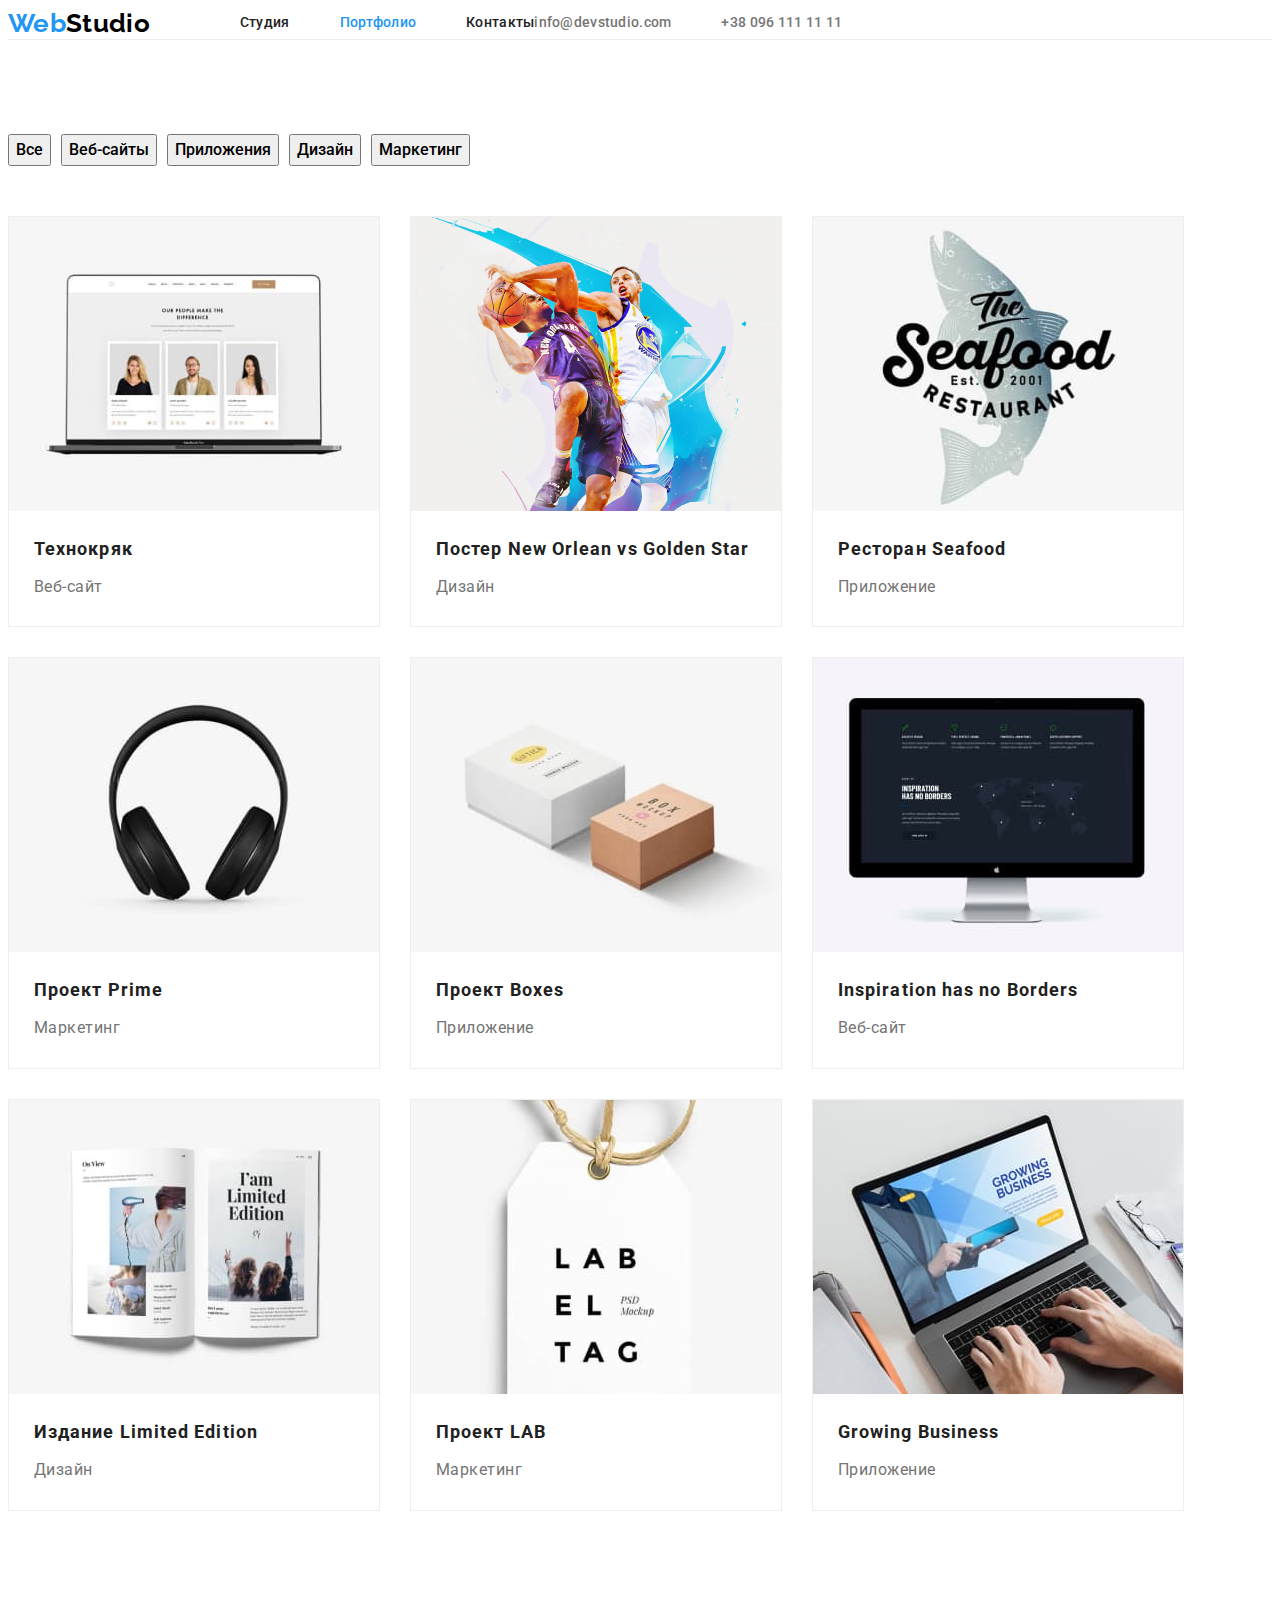
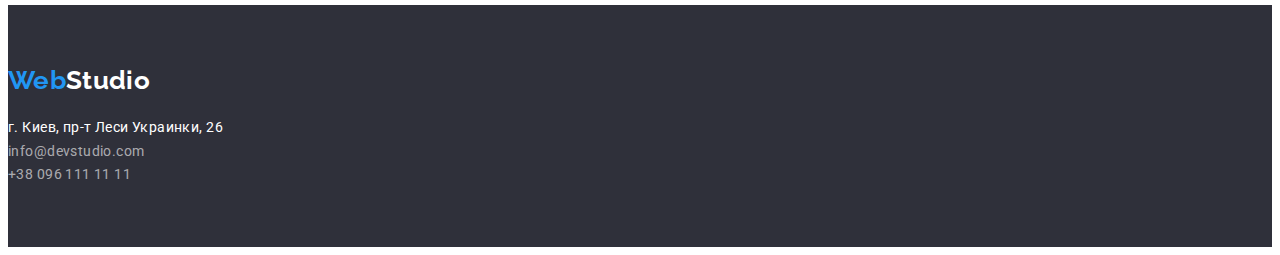
==== portfolio.html @ c9ea406a "final-ver-1.0" ====
<!DOCTYPE html>
<html lang="en">
<head>
    <meta charset="UTF-8">
    <meta http-equiv="X-UA-Compatible" content="IE=edge">
    <meta name="viewport" content="width=device-width, initial-scale=1.0">
    <title>Portfolio</title>
    <link rel="stylesheet" href="./css/style.css" />
    <link rel="preconnect" href="https://fonts.googleapis.com">
    <link rel="preconnect" href="https://fonts.gstatic.com" crossorigin>
    <link
        href="https://fonts.googleapis.com/css2?family=Montserrat:wght@400;700&family=Raleway:wght@700&family=Roboto:wght@400;500;700;900&display=swap"
        rel="stylesheet">
</head>
<body>
    
    <header id="studia" class="header">
        <div class="conteiner header-conteiner">
            <a class="logo link" lang="en" href="./index.html"><span class="logo-web">Web</span><span class="logo-studio">Studio</span></a>
            <!-- main navigation -->
            <nav class="header-nav">
                <ul class="list header-list">
                    <li class="header-item">
                        <a class="link nav-link" href="./index.html">Студия</a>
                    </li>
                    <li class="header-item">
                        <a class="link nav-link current" href="./portfolio.html">Портфолио</a>
                    </li>
                    <li class="header-item">
                        <a class="link nav-link" href="#">Контакты</a>
                    </li>
                </ul>
                <ul class="list header-list">
                    <li class="header-item header-items">
                        <a class="link header-link" href="mailto:info@devstudio.com">info@devstudio.com</a>
                    </li>
                    <li class="header-item header-items">
                        <a class="link header-link" href="tel:+380961111111">+38 096 111 11 11</a>
                    </li>
                </ul>
        
                
            </nav>
        </div>
    </header>
    <main>
        <section class="portfolio">
            <div class="conteiner ">
                <ul class="portfolio-spisok list">
                    <li class="portfolio-item"><button type="button" class="portfolio-btn">Все</button></li>
                    <li class="portfolio-item"><button type="button" class="portfolio-btn">Веб-сайты</button></li>
                    <li class="portfolio-item"><button type="button" class="portfolio-btn">Приложения</button></li>
                    <li class="portfolio-item"><button type="button" class="portfolio-btn">Дизайн</button></li>
                    <li class="portfolio-item"><button type="button" class="portfolio-btn">Маркетинг</button></li>
                </ul>
                <ul class="portfolio-list list">
                    <li class="portfolio-list-item">
                        <img src="./images/portfolio/notebook.jpg" alt="Технокряк">
                        <h2 class="portfolio-title">Технокряк</h2>
                        <p class="portfolio-subtitle">Веб-сайт</p>
                    </li>
                    <li class="portfolio-list-item">
                        <img class="portfolio-img" src="./images/portfolio/sport-poster.jpg" alt="Постер New Orlean vs Golden Star">
                        <h2 class="portfolio-title">Постер New Orlean vs Golden Star</h2>
                        <p class="portfolio-subtitle">Дизайн</p>
                    </li>
                    <li class="portfolio-list-item">
                        <img class="portfolio-img" src="./images/portfolio/restoran.jpg" alt="Ресторан Seafood">
                        <h2 class="portfolio-title">Ресторан Seafood</h2>
                        <p class="portfolio-subtitle">Приложение</p>
                    </li>
                    <li class="portfolio-list-item">
                        <img class="portfolio-img" src="./images/portfolio/headphones.jpg" alt="Проект Prime">
                        <h2 class="portfolio-title">Проект Prime</h2>
                        <p class="portfolio-subtitle">Маркетинг</p>
                    </li>
                    <li class="portfolio-list-item">
                        <img src="./images/portfolio/boxes.jpg" alt="Проект Boxes">
                        <h2 class="portfolio-title">Проект Boxes</h2>
                        <p class="portfolio-subtitle">Приложение</p>
                    </li>
                    <li class="portfolio-list-item">
                        <img class="portfolio-img" src="./images/portfolio/tablet.jpg" alt="Inspiration has no Borders">
                        <h2 class="portfolio-title">Inspiration has no Borders</h2>
                        <p class="portfolio-subtitle">Веб-сайт</p>
                    </li>
                    <li class="portfolio-list-item">
                        <img class="portfolio-img" src="./images/portfolio/magazin.jpg" alt="Издание Limited Edition">
                        <h2 class="portfolio-title">Издание Limited Edition</h2>
                        <p class="portfolio-subtitle">Дизайн</p>
                    </li>
                    <li class="portfolio-list-item">
                        <img class="portfolio-img" src="./images/portfolio/lab.jpg" alt="Проект LAB">
                        <h2 class="portfolio-title">Проект LAB</h2>
                        <p class="portfolio-subtitle">Маркетинг</p>
                    </li>
                    <li class="portfolio-list-item">
                        <img class="portfolio-img" src="./images/portfolio/business.jpg" alt="Growing Business">
                        <h2 class="portfolio-title">Growing Business</h2>
                        <p class="portfolio-subtitle">Приложение</p>
                    </li>
                </ul>
            </div>            
        </section>
    </main>
    <footer id="contacts" class="footer">
        <div class="conteiner footer-conteiner">
            <a class="logo link" lang="en" href="./"><span class="logo-web-footer">Web</span><span
                    class="logo-studio-footer">Studio</span></a>
            <address class="address">
                <ul class="list address-list">
                    <li class="address-item">
                        <a class="link address-link-map" href="https://goo.gl/maps/69T2WxbpRg42zmdZ9" target="_blank"
                            rel="noopener noreferrer">
                            г. Киев, пр-т Леси Украинки, 26</a><br>
                    </li>
                    <li>
                        <a class="link address-link" href="mailto:info@devstudio.com">info@devstudio.com</a><br>
                    </li>
                    <li>
                        <a class="link address-link" href="tel:+380961111111">+38 096 111 11 11</a><br>
                    </li>
                </ul>
        </div>
        </address>



    </footer>

</body>
</html>
---- css/style.css ----
:root {
  --background-color: #2f303a;
  --text-color: #757575;
}

p,
h1,
h2,
h3,
h4,
h5,
h6 {
  margin: 0;
}

ul {
  margin: 0;
  padding: 0;
}

button {
  cursor: pointer;
}

img {
  display: block;
}

.visually-hidden {
  position: absolute;
  white-space: nowrap;
  width: 1px;
  height: 1px;
  overflow: hidden;
  border: 0;
  padding: 0;
  clip: rect(0 0 0 0);
  clip-path: inset(50%);
  margin: -1px;
}

.container {
  width: 1200px;
  margin: 0 auto;
  outline: 2px solid red;
}

body {
  font-family: 'Roboto', sans-serif;
  font-size: medium;
  font-weight: normal;
  letter-spacing: 0.02em;
  color: black;
}

.list {
  list-style: none;
}

.link {
  text-decoration: none;
}

/* -----------------------header-------------------- */

.header-conteiner {
  display: flex;
  align-items: center;
  border-bottom: 1px solid #ececec;
}
.header-nav {
  display: flex;
  align-items: center;
}

.header-list {
  display: flex;
  align-items: center;
}

.header-item:not(:last-child) {
  margin-right: 50px;
}
.header-contact {
  padding-bottom: 32px;
  padding-top: 32px;
  margin-left: 330px;
  /* margin-left: auto; эта штука по непонятным мне причинам не работает */
}

.logo {
  font-family: 'Raleway', sans-serif;
  font-style: normal;
  font-weight: bold;
  font-size: 26px;
  line-height: 1.19;
  margin-right: 90px;
}

.logo-web {
  color: #2196f3;
}

.logo-studio {
  color: black;
}

.header-nav {
  font-weight: 500;
  font-size: 14px;
  line-height: 1.14;
  letter-spacing: 0.02em;
}

.nav-link {
  color: #212121;
}

.header-link {
  color: #757575;
}

/* -------------------------hero--------------------------------------- */
.hero {
  background-color: var(--background-color);
  padding-top: 200px;
  padding-bottom: 200px;
}

.hero-conteiner {
  display: flex;
  flex-direction: column;
  align-items: center;
}

.hero-article {
  font-weight: 900;
  font-size: 44px;
  line-height: 1.36;
  color: white;
  max-width: 700px;
  max-height: 120px;
  text-align: center;
}

.hero-button {
  background-color: #2196f3;
  font-weight: bold;
  font-size: 16px;
  line-height: 1.875;
  color: white;
  width: 200px;
  height: 50px;
  border: none;
}
/* -----------------about--------------- */
.about {
  padding-top: 94px;
  padding-bottom: 94px;
}

.about-list {
  display: flex;
  justify-content: center;
}

.about-item:not(:last-child) {
  margin-left: 30px;
}

.about-subarticle {
  margin-bottom: 10px;
}

.about-text {
  box-sizing: border-box;
}

.about-article {
  font-size: 14px;
  line-height: 1.14;
  letter-spacing: 0.03em;
  color: #212121;
}

.about-text {
  font-size: 14px;
  line-height: 1.71;
  letter-spacing: 0.03em;
  color: var(--text-color);
}

.wwd-article {
  font-size: 36px;
  line-height: 1.16;
  text-align: center;
  letter-spacing: 0.03em;
  color: #212121;
}
/* -------------------------wwd---------------------------- */

.wwd-article {
  margin-bottom: 50px;
}

.wwd-list {
  display: flex;
  padding-bottom: 94px;
  justify-content: center;
}

.wwd-item:not(:last-child) {
  margin-right: 30px;
}
/* ---------------------------team-------------------------------- */

.team {
  background-color: #f5f4fa;
  padding-top: 94px;
  padding-bottom: 94px;
}

.team-article {
  display: flex;
  justify-content: center;
}

.team-list {
  display: flex;
  justify-content: center;
}

.team-item:not(:first-child) {
  margin-left: 30px;
}

.team-item {
  background-color: #fff;
}

.team-subarticle {
  margin-top: 30px;
  margin-bottom: 10px;
}

.team-text {
  margin-bottom: 30px;
}

.team-subarticle {
  font-weight: 500;
  font-size: 16px;
  line-height: 1.18;
  text-align: center;
  letter-spacing: 0.03em;

  color: #212121;
}

.team-text {
  font-size: 16px;
  line-height: 1.18;
  text-align: center;
  letter-spacing: 0.03em;
  color: var(--text-color);
}

/* -----------------footer--------------------- */
.footer-conteiner {
  padding-top: 60px;
  padding-bottom: 60px;
}

.address-list {
  margin-top: 20px;
}

.logo-web-footer {
  color: #2196f3;
}

.logo-studio-footer {
  color: #ffffff;
}

.footer {
  background-color: var(--background-color);
}

.address-link {
  font-style: normal;
  font-weight: normal;
  font-size: 14px;
  line-height: 1.71;
  letter-spacing: 0.03em;
  color: rgba(255, 255, 255, 0.6);
}

.address-link-map {
  font-style: normal;
  font-weight: normal;
  font-size: 14px;
  line-height: 1.71;
  letter-spacing: 0.03em;
  color: #ffffff;
}

/* --------------------------------portfolio----------------------------------- */

.portfolio-spisok {
  display: flex;
  align-items: center;
  padding-top: 94px;
  padding-bottom: 50px;
}

.portfolio-item:not(:last-child) {
  margin-right: 10px;
}

.portfolio-list {
  display: flex;
  flex-wrap: wrap;
  align-items: center;
  padding-bottom: 94px;
  margin-right: -30px;
  margin-bottom: -30px;
}

.portfolio-list-item {
  width: calc(100 / 3 -30px);
  margin-right: 30px;
  margin-bottom: 30px;
  border: 1px solid #eee;
}

.portfolio-btn {
  cursor: pointer;
  font-family: Roboto;
  font-style: normal;
  font-weight: 500;
  font-size: 16px;
  line-height: 1.62;
}

.active,
.portfolio-btn:hover,
.portfolio-btn:focus {
  background-color: #2196f3;
  color: #fff;
}

.current,
.nav-link:hover,
.nav-link:focus {
  color: #2196f3;
}

.header-link:focus,
.header-link:hover {
  color: #2196f3;
}

.portfolio-title {
  font-size: 18px;
  line-height: 2;
  letter-spacing: 0.06em;
  color: #212121;
  margin-left: 25px;
  margin-top: 20px;
}

.portfolio-subtitle {
  font-size: 16px;
  line-height: 1.85;
  letter-spacing: 0.03em;
  color: var(--text-color);
  margin-left: 25px;
  margin-bottom: 25px;
  margin-top: 5px;
}
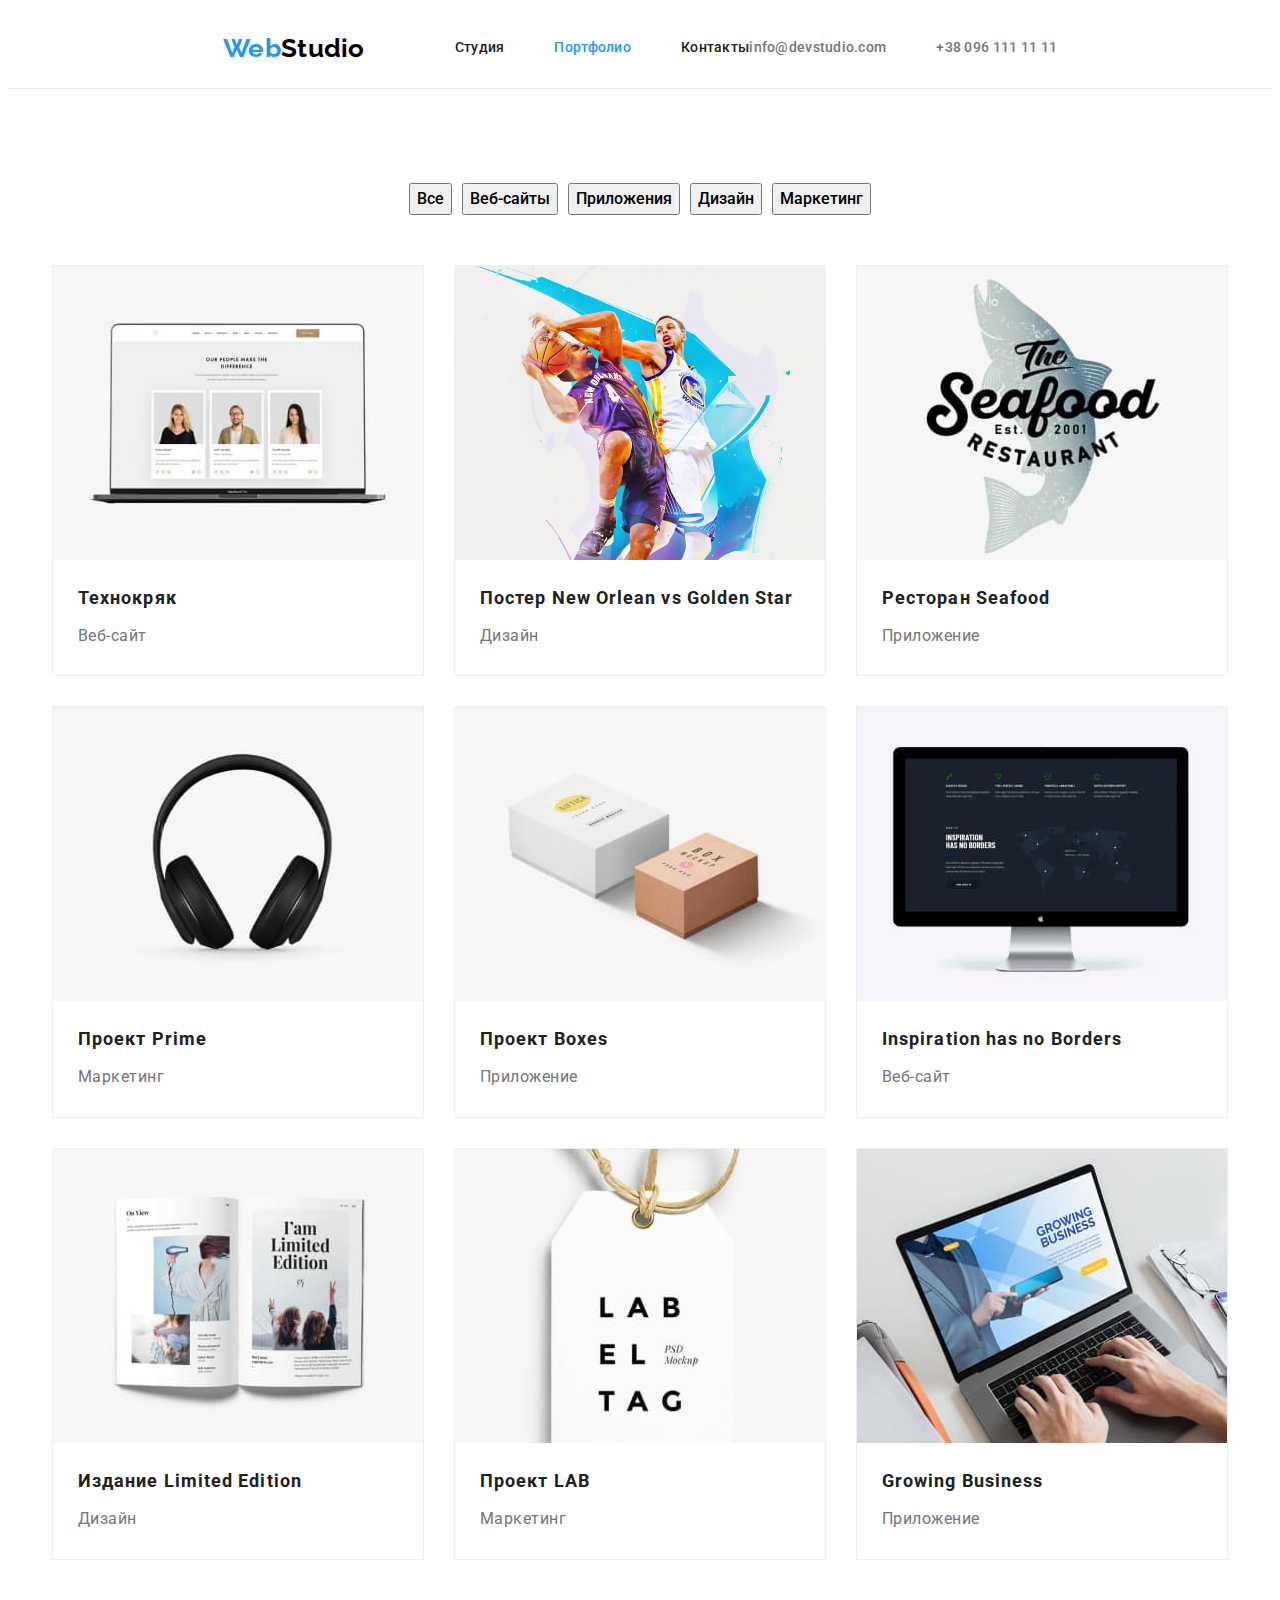
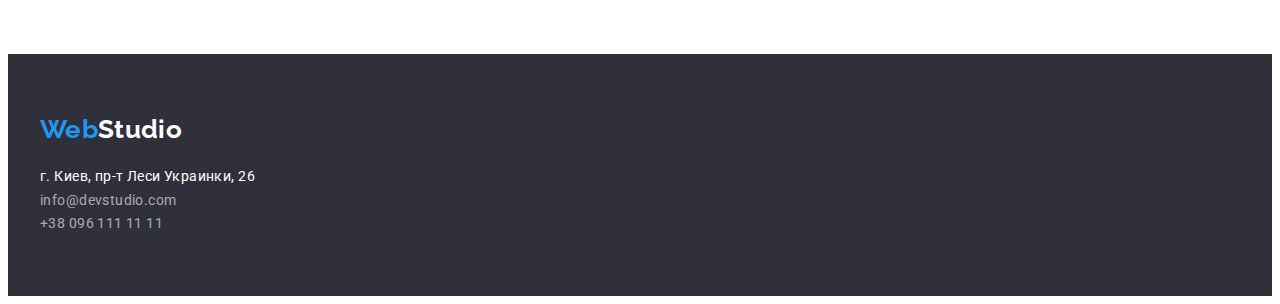
==== commit 930b2167: "reworked" ====
--- a/portfolio.html
+++ b/portfolio.html
@@ -14,7 +14,7 @@
 </head>
 <body>
     
-    <header id="studia" class="header">
+    <header id="studia" class="header cont">
         <div class="conteiner header-conteiner">
             <a class="logo link" lang="en" href="./index.html"><span class="logo-web">Web</span><span class="logo-studio">Studio</span></a>
             <!-- main navigation -->
@@ -31,7 +31,7 @@
                     </li>
                 </ul>
                 <ul class="list header-list">
-                    <li class="header-item header-items">
+                    <li class="header-item header-items header-contact">
                         <a class="link header-link" href="mailto:info@devstudio.com">info@devstudio.com</a>
                     </li>
                     <li class="header-item header-items">
@@ -44,8 +44,8 @@
         </div>
     </header>
     <main>
-        <section class="portfolio">
-            <div class="conteiner ">
+        <section class="portfolio cont">
+            <div class="conteiner portfolio-conteiner">
                 <ul class="portfolio-spisok list">
                     <li class="portfolio-item"><button type="button" class="portfolio-btn">Все</button></li>
                     <li class="portfolio-item"><button type="button" class="portfolio-btn">Веб-сайты</button></li>
@@ -103,8 +103,8 @@
             </div>            
         </section>
     </main>
-    <footer id="contacts" class="footer">
-        <div class="conteiner footer-conteiner">
+    <footer id="contacts" class="footer cont">
+        <div class="container footer-conteiner">
             <a class="logo link" lang="en" href="./"><span class="logo-web-footer">Web</span><span
                     class="logo-studio-footer">Studio</span></a>
             <address class="address">
--- a/css/style.css
+++ b/css/style.css
@@ -42,7 +42,7 @@
 .container {
   width: 1200px;
   margin: 0 auto;
-  outline: 2px solid red;
+  padding: 0 15px;
 }
 
 body {
@@ -62,11 +62,13 @@
 }
 
 /* -----------------------header-------------------- */
-
+.header {
+  border-bottom: 1px solid #ececec;
+}
 .header-conteiner {
   display: flex;
   align-items: center;
-  border-bottom: 1px solid #ececec;
+  justify-content: center;
 }
 .header-nav {
   display: flex;
@@ -84,8 +86,8 @@
 .header-contact {
   padding-bottom: 32px;
   padding-top: 32px;
-  margin-left: 330px;
-  /* margin-left: auto; эта штука по непонятным мне причинам не работает */
+  margin-left: auto;
+  /* эта штука по непонятным мне причинам не работает */
 }
 
 .logo {
@@ -188,6 +190,7 @@
   line-height: 1.71;
   letter-spacing: 0.03em;
   color: var(--text-color);
+  max-width: 270px;
 }
 
 .wwd-article {
@@ -223,6 +226,7 @@
 .team-article {
   display: flex;
   justify-content: center;
+  margin-bottom: 50px;
 }
 
 .team-list {
@@ -309,9 +313,9 @@
 
 .portfolio-spisok {
   display: flex;
-  align-items: center;
   padding-top: 94px;
   padding-bottom: 50px;
+  justify-content: center;
 }
 
 .portfolio-item:not(:last-child) {
@@ -321,6 +325,7 @@
 .portfolio-list {
   display: flex;
   flex-wrap: wrap;
+  justify-content: center;
   align-items: center;
   padding-bottom: 94px;
   margin-right: -30px;
@@ -328,7 +333,7 @@
 }
 
 .portfolio-list-item {
-  width: calc(100 / 3 -30px);
+  flex-basis: calc(100 / 3 -30px);
   margin-right: 30px;
   margin-bottom: 30px;
   border: 1px solid #eee;
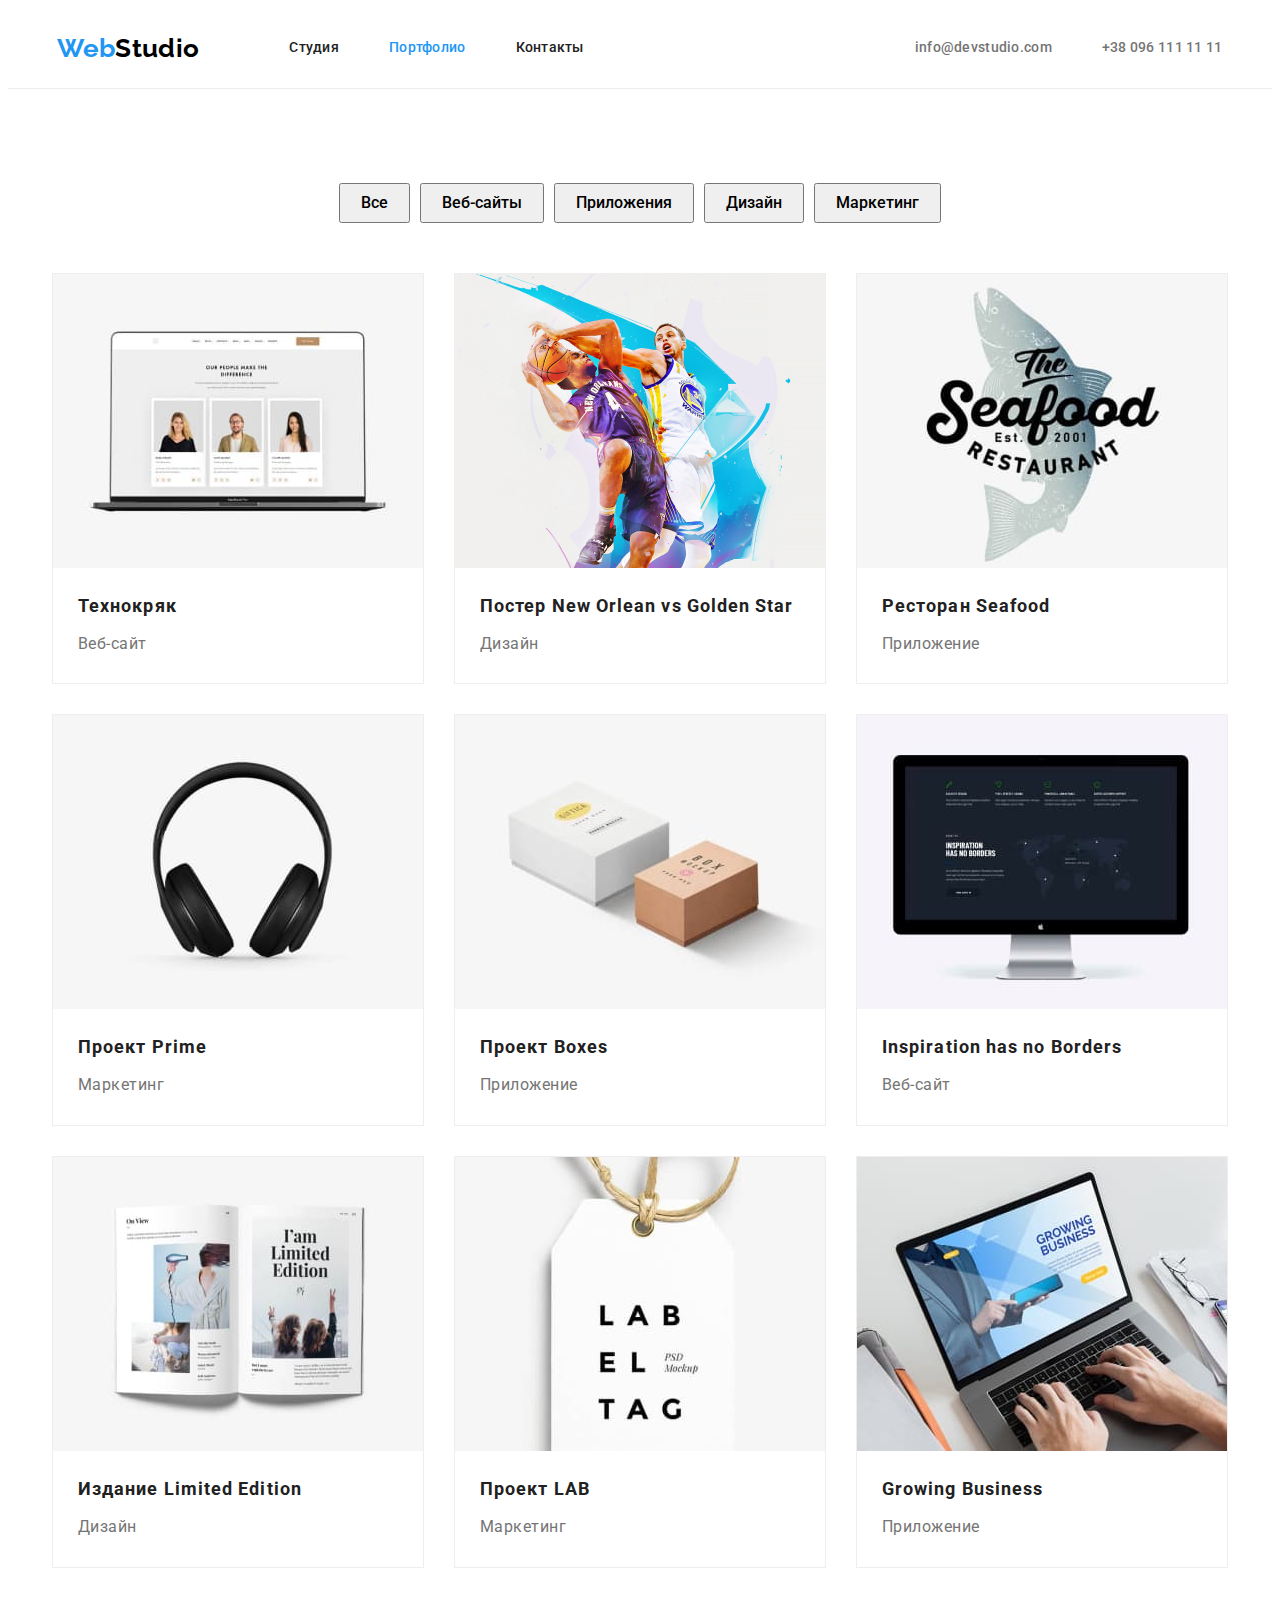
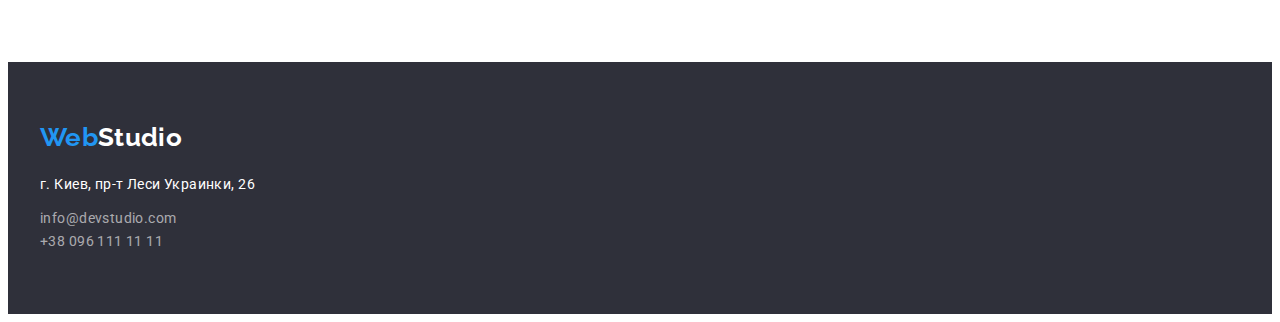
==== commit e3090a04: "reworked 2.0" ====
--- a/portfolio.html
+++ b/portfolio.html
@@ -1,132 +1,137 @@
-<!DOCTYPE html>
-<html lang="en">
-<head>
-    <meta charset="UTF-8">
-    <meta http-equiv="X-UA-Compatible" content="IE=edge">
-    <meta name="viewport" content="width=device-width, initial-scale=1.0">
-    <title>Portfolio</title>
-    <link rel="stylesheet" href="./css/style.css" />
-    <link rel="preconnect" href="https://fonts.googleapis.com">
-    <link rel="preconnect" href="https://fonts.gstatic.com" crossorigin>
-    <link
-        href="https://fonts.googleapis.com/css2?family=Montserrat:wght@400;700&family=Raleway:wght@700&family=Roboto:wght@400;500;700;900&display=swap"
-        rel="stylesheet">
-</head>
-<body>
-    
-    <header id="studia" class="header cont">
-        <div class="conteiner header-conteiner">
-            <a class="logo link" lang="en" href="./index.html"><span class="logo-web">Web</span><span class="logo-studio">Studio</span></a>
-            <!-- main navigation -->
-            <nav class="header-nav">
-                <ul class="list header-list">
-                    <li class="header-item">
-                        <a class="link nav-link" href="./index.html">Студия</a>
-                    </li>
-                    <li class="header-item">
-                        <a class="link nav-link current" href="./portfolio.html">Портфолио</a>
-                    </li>
-                    <li class="header-item">
-                        <a class="link nav-link" href="#">Контакты</a>
-                    </li>
-                </ul>
-                <ul class="list header-list">
-                    <li class="header-item header-items header-contact">
-                        <a class="link header-link" href="mailto:info@devstudio.com">info@devstudio.com</a>
-                    </li>
-                    <li class="header-item header-items">
-                        <a class="link header-link" href="tel:+380961111111">+38 096 111 11 11</a>
-                    </li>
-                </ul>
-        
-                
-            </nav>
-        </div>
-    </header>
-    <main>
-        <section class="portfolio cont">
-            <div class="conteiner portfolio-conteiner">
-                <ul class="portfolio-spisok list">
-                    <li class="portfolio-item"><button type="button" class="portfolio-btn">Все</button></li>
-                    <li class="portfolio-item"><button type="button" class="portfolio-btn">Веб-сайты</button></li>
-                    <li class="portfolio-item"><button type="button" class="portfolio-btn">Приложения</button></li>
-                    <li class="portfolio-item"><button type="button" class="portfolio-btn">Дизайн</button></li>
-                    <li class="portfolio-item"><button type="button" class="portfolio-btn">Маркетинг</button></li>
-                </ul>
-                <ul class="portfolio-list list">
-                    <li class="portfolio-list-item">
-                        <img src="./images/portfolio/notebook.jpg" alt="Технокряк">
-                        <h2 class="portfolio-title">Технокряк</h2>
-                        <p class="portfolio-subtitle">Веб-сайт</p>
-                    </li>
-                    <li class="portfolio-list-item">
-                        <img class="portfolio-img" src="./images/portfolio/sport-poster.jpg" alt="Постер New Orlean vs Golden Star">
-                        <h2 class="portfolio-title">Постер New Orlean vs Golden Star</h2>
-                        <p class="portfolio-subtitle">Дизайн</p>
-                    </li>
-                    <li class="portfolio-list-item">
-                        <img class="portfolio-img" src="./images/portfolio/restoran.jpg" alt="Ресторан Seafood">
-                        <h2 class="portfolio-title">Ресторан Seafood</h2>
-                        <p class="portfolio-subtitle">Приложение</p>
-                    </li>
-                    <li class="portfolio-list-item">
-                        <img class="portfolio-img" src="./images/portfolio/headphones.jpg" alt="Проект Prime">
-                        <h2 class="portfolio-title">Проект Prime</h2>
-                        <p class="portfolio-subtitle">Маркетинг</p>
-                    </li>
-                    <li class="portfolio-list-item">
-                        <img src="./images/portfolio/boxes.jpg" alt="Проект Boxes">
-                        <h2 class="portfolio-title">Проект Boxes</h2>
-                        <p class="portfolio-subtitle">Приложение</p>
-                    </li>
-                    <li class="portfolio-list-item">
-                        <img class="portfolio-img" src="./images/portfolio/tablet.jpg" alt="Inspiration has no Borders">
-                        <h2 class="portfolio-title">Inspiration has no Borders</h2>
-                        <p class="portfolio-subtitle">Веб-сайт</p>
-                    </li>
-                    <li class="portfolio-list-item">
-                        <img class="portfolio-img" src="./images/portfolio/magazin.jpg" alt="Издание Limited Edition">
-                        <h2 class="portfolio-title">Издание Limited Edition</h2>
-                        <p class="portfolio-subtitle">Дизайн</p>
-                    </li>
-                    <li class="portfolio-list-item">
-                        <img class="portfolio-img" src="./images/portfolio/lab.jpg" alt="Проект LAB">
-                        <h2 class="portfolio-title">Проект LAB</h2>
-                        <p class="portfolio-subtitle">Маркетинг</p>
-                    </li>
-                    <li class="portfolio-list-item">
-                        <img class="portfolio-img" src="./images/portfolio/business.jpg" alt="Growing Business">
-                        <h2 class="portfolio-title">Growing Business</h2>
-                        <p class="portfolio-subtitle">Приложение</p>
-                    </li>
-                </ul>
-            </div>            
-        </section>
-    </main>
-    <footer id="contacts" class="footer cont">
-        <div class="container footer-conteiner">
-            <a class="logo link" lang="en" href="./"><span class="logo-web-footer">Web</span><span
-                    class="logo-studio-footer">Studio</span></a>
-            <address class="address">
-                <ul class="list address-list">
-                    <li class="address-item">
-                        <a class="link address-link-map" href="https://goo.gl/maps/69T2WxbpRg42zmdZ9" target="_blank"
-                            rel="noopener noreferrer">
-                            г. Киев, пр-т Леси Украинки, 26</a><br>
-                    </li>
-                    <li>
-                        <a class="link address-link" href="mailto:info@devstudio.com">info@devstudio.com</a><br>
-                    </li>
-                    <li>
-                        <a class="link address-link" href="tel:+380961111111">+38 096 111 11 11</a><br>
-                    </li>
-                </ul>
-        </div>
-        </address>
-
-
-
-    </footer>
-
-</body>
+<!DOCTYPE html>
+<html lang="en">
+
+<head>
+    <meta charset="UTF-8">
+    <meta http-equiv="X-UA-Compatible" content="IE=edge">
+    <meta name="viewport" content="width=device-width, initial-scale=1.0">
+    <title>Portfolio</title>
+    <link rel="stylesheet" href="./css/style.css" />
+    <link rel="preconnect" href="https://fonts.googleapis.com">
+    <link rel="preconnect" href="https://fonts.gstatic.com" crossorigin>
+    <link
+        href="https://fonts.googleapis.com/css2?family=Montserrat:wght@400;700&family=Raleway:wght@700&family=Roboto:wght@400;500;700;900&display=swap"
+        rel="stylesheet">
+</head>
+
+<body>
+
+    <header id="studia" class="header cont">
+        <div class="container header-conteiner">
+            <a class="logo link" lang="en" href="./index.html"><span class="logo-web">Web</span><span
+                    class="logo-studio">Studio</span></a>
+            <!-- main navigation -->
+            <nav class="header-nav">
+                <ul class="list header-list">
+                    <li class="header-item">
+                        <a class="link nav-link" href="./index.html">Студия</a>
+                    </li>
+                    <li class="header-item">
+                        <a class="link nav-link current" href="./portfolio.html">Портфолио</a>
+                    </li>
+                    <li class="header-item">
+                        <a class="link nav-link" href="#">Контакты</a>
+                    </li>
+                </ul>
+                <ul class="list header-list">
+                    <li class="header-item header-items header-contact">
+                        <a class="link header-link" href="mailto:info@devstudio.com">info@devstudio.com</a>
+                    </li>
+                    <li class="header-item header-items">
+                        <a class="link header-link" href="tel:+380961111111">+38 096 111 11 11</a>
+                    </li>
+                </ul>
+
+
+            </nav>
+        </div>
+    </header>
+    <main>
+        <section class="portfolio cont">
+            <div class="container portfolio-conteiner">
+                <ul class="portfolio-spisok list">
+                    <li class="portfolio-item"><button type="button" class="portfolio-btn">Все</button></li>
+                    <li class="portfolio-item"><button type="button" class="portfolio-btn">Веб-сайты</button></li>
+                    <li class="portfolio-item"><button type="button" class="portfolio-btn">Приложения</button></li>
+                    <li class="portfolio-item"><button type="button" class="portfolio-btn">Дизайн</button></li>
+                    <li class="portfolio-item"><button type="button" class="portfolio-btn">Маркетинг</button></li>
+                </ul>
+                <ul class="portfolio-list list">
+                    <li class="portfolio-list-item">
+                        <img src="./images/portfolio/notebook.jpg" alt="Технокряк">
+                        <h2 class="portfolio-title">Технокряк</h2>
+                        <p class="portfolio-subtitle">Веб-сайт</p>
+                    </li>
+                    <li class="portfolio-list-item">
+                        <img class="portfolio-img" src="./images/portfolio/sport-poster.jpg"
+                            alt="Постер New Orlean vs Golden Star">
+                        <h2 class="portfolio-title">Постер New Orlean vs Golden Star</h2>
+                        <p class="portfolio-subtitle">Дизайн</p>
+                    </li>
+                    <li class="portfolio-list-item">
+                        <img class="portfolio-img" src="./images/portfolio/restoran.jpg" alt="Ресторан Seafood">
+                        <h2 class="portfolio-title">Ресторан Seafood</h2>
+                        <p class="portfolio-subtitle">Приложение</p>
+                    </li>
+                    <li class="portfolio-list-item">
+                        <img class="portfolio-img" src="./images/portfolio/headphones.jpg" alt="Проект Prime">
+                        <h2 class="portfolio-title">Проект Prime</h2>
+                        <p class="portfolio-subtitle">Маркетинг</p>
+                    </li>
+                    <li class="portfolio-list-item">
+                        <img src="./images/portfolio/boxes.jpg" alt="Проект Boxes">
+                        <h2 class="portfolio-title">Проект Boxes</h2>
+                        <p class="portfolio-subtitle">Приложение</p>
+                    </li>
+                    <li class="portfolio-list-item">
+                        <img class="portfolio-img" src="./images/portfolio/tablet.jpg" alt="Inspiration has no Borders">
+                        <h2 class="portfolio-title">Inspiration has no Borders</h2>
+                        <p class="portfolio-subtitle">Веб-сайт</p>
+                    </li>
+                    <li class="portfolio-list-item">
+                        <img class="portfolio-img" src="./images/portfolio/magazin.jpg" alt="Издание Limited Edition">
+                        <h2 class="portfolio-title">Издание Limited Edition</h2>
+                        <p class="portfolio-subtitle">Дизайн</p>
+                    </li>
+                    <li class="portfolio-list-item">
+                        <img class="portfolio-img" src="./images/portfolio/lab.jpg" alt="Проект LAB">
+                        <h2 class="portfolio-title">Проект LAB</h2>
+                        <p class="portfolio-subtitle">Маркетинг</p>
+                    </li>
+                    <li class="portfolio-list-item">
+                        <img class="portfolio-img" src="./images/portfolio/business.jpg" alt="Growing Business">
+                        <h2 class="portfolio-title">Growing Business</h2>
+                        <p class="portfolio-subtitle">Приложение</p>
+                    </li>
+                </ul>
+            </div>
+        </section>
+    </main>
+    <footer id="contacts" class="footer cont">
+        <div class="container footer-conteiner">
+            <a class="logo link" lang="en" href="./"><span class="logo-web-footer">Web</span><span
+                    class="logo-studio-footer">Studio</span></a>
+            <address class="address">
+                <ul class="list address-list">
+                    <li class="address-item">
+                        <a class="link address-link-map" href="https://goo.gl/maps/69T2WxbpRg42zmdZ9" target="_blank"
+                            rel="noopener noreferrer">
+                            г. Киев, пр-т Леси Украинки, 26</a><br>
+                    </li>
+                    <li>
+                        <a class="link address-link" href="mailto:info@devstudio.com">info@devstudio.com</a><br>
+                    </li>
+                    <li>
+                        <a class="link address-link" href="tel:+380961111111">+38 096 111 11 11</a><br>
+                    </li>
+                </ul>
+        </div>
+        </address>
+
+
+
+    </footer>
+
+</body>
+
 </html>--- a/css/style.css
+++ b/css/style.css
@@ -1,386 +1,403 @@
-:root {
-  --background-color: #2f303a;
-  --text-color: #757575;
-}
-
-p,
-h1,
-h2,
-h3,
-h4,
-h5,
-h6 {
-  margin: 0;
-}
-
-ul {
-  margin: 0;
-  padding: 0;
-}
-
-button {
-  cursor: pointer;
-}
-
-img {
-  display: block;
-}
-
-.visually-hidden {
-  position: absolute;
-  white-space: nowrap;
-  width: 1px;
-  height: 1px;
-  overflow: hidden;
-  border: 0;
-  padding: 0;
-  clip: rect(0 0 0 0);
-  clip-path: inset(50%);
-  margin: -1px;
-}
-
-.container {
-  width: 1200px;
-  margin: 0 auto;
-  padding: 0 15px;
-}
-
-body {
-  font-family: 'Roboto', sans-serif;
-  font-size: medium;
-  font-weight: normal;
-  letter-spacing: 0.02em;
-  color: black;
-}
-
-.list {
-  list-style: none;
-}
-
-.link {
-  text-decoration: none;
-}
-
-/* -----------------------header-------------------- */
-.header {
-  border-bottom: 1px solid #ececec;
-}
-.header-conteiner {
-  display: flex;
-  align-items: center;
-  justify-content: center;
-}
-.header-nav {
-  display: flex;
-  align-items: center;
-}
-
-.header-list {
-  display: flex;
-  align-items: center;
-}
-
-.header-item:not(:last-child) {
-  margin-right: 50px;
-}
-.header-contact {
-  padding-bottom: 32px;
-  padding-top: 32px;
-  margin-left: auto;
-  /* эта штука по непонятным мне причинам не работает */
-}
-
-.logo {
-  font-family: 'Raleway', sans-serif;
-  font-style: normal;
-  font-weight: bold;
-  font-size: 26px;
-  line-height: 1.19;
-  margin-right: 90px;
-}
-
-.logo-web {
-  color: #2196f3;
-}
-
-.logo-studio {
-  color: black;
-}
-
-.header-nav {
-  font-weight: 500;
-  font-size: 14px;
-  line-height: 1.14;
-  letter-spacing: 0.02em;
-}
-
-.nav-link {
-  color: #212121;
-}
-
-.header-link {
-  color: #757575;
-}
-
-/* -------------------------hero--------------------------------------- */
-.hero {
-  background-color: var(--background-color);
-  padding-top: 200px;
-  padding-bottom: 200px;
-}
-
-.hero-conteiner {
-  display: flex;
-  flex-direction: column;
-  align-items: center;
-}
-
-.hero-article {
-  font-weight: 900;
-  font-size: 44px;
-  line-height: 1.36;
-  color: white;
-  max-width: 700px;
-  max-height: 120px;
-  text-align: center;
-}
-
-.hero-button {
-  background-color: #2196f3;
-  font-weight: bold;
-  font-size: 16px;
-  line-height: 1.875;
-  color: white;
-  width: 200px;
-  height: 50px;
-  border: none;
-}
-/* -----------------about--------------- */
-.about {
-  padding-top: 94px;
-  padding-bottom: 94px;
-}
-
-.about-list {
-  display: flex;
-  justify-content: center;
-}
-
-.about-item:not(:last-child) {
-  margin-left: 30px;
-}
-
-.about-subarticle {
-  margin-bottom: 10px;
-}
-
-.about-text {
-  box-sizing: border-box;
-}
-
-.about-article {
-  font-size: 14px;
-  line-height: 1.14;
-  letter-spacing: 0.03em;
-  color: #212121;
-}
-
-.about-text {
-  font-size: 14px;
-  line-height: 1.71;
-  letter-spacing: 0.03em;
-  color: var(--text-color);
-  max-width: 270px;
-}
-
-.wwd-article {
-  font-size: 36px;
-  line-height: 1.16;
-  text-align: center;
-  letter-spacing: 0.03em;
-  color: #212121;
-}
-/* -------------------------wwd---------------------------- */
-
-.wwd-article {
-  margin-bottom: 50px;
-}
-
-.wwd-list {
-  display: flex;
-  padding-bottom: 94px;
-  justify-content: center;
-}
-
-.wwd-item:not(:last-child) {
-  margin-right: 30px;
-}
-/* ---------------------------team-------------------------------- */
-
-.team {
-  background-color: #f5f4fa;
-  padding-top: 94px;
-  padding-bottom: 94px;
-}
-
-.team-article {
-  display: flex;
-  justify-content: center;
-  margin-bottom: 50px;
-}
-
-.team-list {
-  display: flex;
-  justify-content: center;
-}
-
-.team-item:not(:first-child) {
-  margin-left: 30px;
-}
-
-.team-item {
-  background-color: #fff;
-}
-
-.team-subarticle {
-  margin-top: 30px;
-  margin-bottom: 10px;
-}
-
-.team-text {
-  margin-bottom: 30px;
-}
-
-.team-subarticle {
-  font-weight: 500;
-  font-size: 16px;
-  line-height: 1.18;
-  text-align: center;
-  letter-spacing: 0.03em;
-
-  color: #212121;
-}
-
-.team-text {
-  font-size: 16px;
-  line-height: 1.18;
-  text-align: center;
-  letter-spacing: 0.03em;
-  color: var(--text-color);
-}
-
-/* -----------------footer--------------------- */
-.footer-conteiner {
-  padding-top: 60px;
-  padding-bottom: 60px;
-}
-
-.address-list {
-  margin-top: 20px;
-}
-
-.logo-web-footer {
-  color: #2196f3;
-}
-
-.logo-studio-footer {
-  color: #ffffff;
-}
-
-.footer {
-  background-color: var(--background-color);
-}
-
-.address-link {
-  font-style: normal;
-  font-weight: normal;
-  font-size: 14px;
-  line-height: 1.71;
-  letter-spacing: 0.03em;
-  color: rgba(255, 255, 255, 0.6);
-}
-
-.address-link-map {
-  font-style: normal;
-  font-weight: normal;
-  font-size: 14px;
-  line-height: 1.71;
-  letter-spacing: 0.03em;
-  color: #ffffff;
-}
-
-/* --------------------------------portfolio----------------------------------- */
-
-.portfolio-spisok {
-  display: flex;
-  padding-top: 94px;
-  padding-bottom: 50px;
-  justify-content: center;
-}
-
-.portfolio-item:not(:last-child) {
-  margin-right: 10px;
-}
-
-.portfolio-list {
-  display: flex;
-  flex-wrap: wrap;
-  justify-content: center;
-  align-items: center;
-  padding-bottom: 94px;
-  margin-right: -30px;
-  margin-bottom: -30px;
-}
-
-.portfolio-list-item {
-  flex-basis: calc(100 / 3 -30px);
-  margin-right: 30px;
-  margin-bottom: 30px;
-  border: 1px solid #eee;
-}
-
-.portfolio-btn {
-  cursor: pointer;
-  font-family: Roboto;
-  font-style: normal;
-  font-weight: 500;
-  font-size: 16px;
-  line-height: 1.62;
-}
-
-.active,
-.portfolio-btn:hover,
-.portfolio-btn:focus {
-  background-color: #2196f3;
-  color: #fff;
-}
-
-.current,
-.nav-link:hover,
-.nav-link:focus {
-  color: #2196f3;
-}
-
-.header-link:focus,
-.header-link:hover {
-  color: #2196f3;
-}
-
-.portfolio-title {
-  font-size: 18px;
-  line-height: 2;
-  letter-spacing: 0.06em;
-  color: #212121;
-  margin-left: 25px;
-  margin-top: 20px;
-}
-
-.portfolio-subtitle {
-  font-size: 16px;
-  line-height: 1.85;
-  letter-spacing: 0.03em;
-  color: var(--text-color);
-  margin-left: 25px;
-  margin-bottom: 25px;
-  margin-top: 5px;
-}
+:root {
+  --background-color: #2f303a;
+  --text-color: #757575;
+}
+
+p,
+h1,
+h2,
+h3,
+h4,
+h5,
+h6 {
+  margin: 0;
+}
+
+ul {
+  margin: 0;
+  padding: 0;
+}
+
+button {
+  cursor: pointer;
+}
+
+img {
+  display: block;
+}
+
+.visually-hidden {
+  position: absolute;
+  white-space: nowrap;
+  width: 1px;
+  height: 1px;
+  overflow: hidden;
+  border: 0;
+  padding: 0;
+  clip: rect(0 0 0 0);
+  clip-path: inset(50%);
+  margin: -1px;
+}
+
+.container {
+  width: 1200px;
+  margin: 0 auto;
+  padding: 0 15px;
+}
+
+body {
+  font-family: 'Roboto', sans-serif;
+  font-size: medium;
+  font-weight: normal;
+  letter-spacing: 0.02em;
+  color: black;
+}
+
+.list {
+  list-style: none;
+}
+
+.link {
+  text-decoration: none;
+}
+
+/* -----------------------header-------------------- */
+.header {
+  border-bottom: 1px solid #ececec;
+}
+.header-conteiner {
+  display: flex;
+  align-items: center;
+  justify-content: center;
+}
+.header-nav {
+  display: flex;
+  align-items: center;
+}
+
+.header-list {
+  display: flex;
+  align-items: center;
+}
+
+.header-item:not(:last-child) {
+  margin-right: 50px;
+}
+.header-contact {
+  padding-bottom: 32px;
+  padding-top: 32px;
+  margin-left: 331px;
+  /* эта штука по непонятным мне причинам не работает */
+}
+
+.logo {
+  font-family: 'Raleway', sans-serif;
+  font-style: normal;
+  font-weight: bold;
+  font-size: 26px;
+  line-height: 1.19;
+  margin-right: 90px;
+}
+
+.logo-web {
+  color: #2196f3;
+}
+
+.logo-studio {
+  color: black;
+}
+
+.header-nav {
+  font-weight: 500;
+  font-size: 14px;
+  line-height: 1.14;
+  letter-spacing: 0.02em;
+}
+
+.nav-link {
+  color: #212121;
+}
+
+.header-link {
+  color: #757575;
+}
+
+/* -------------------------hero--------------------------------------- */
+.hero {
+  background-color: var(--background-color);
+  padding-top: 200px;
+  padding-bottom: 200px;
+}
+
+.hero-conteiner {
+  display: flex;
+  flex-direction: column;
+  align-items: center;
+}
+
+.hero-article {
+  font-weight: 900;
+  font-size: 44px;
+  line-height: 1.36;
+  color: white;
+  text-align: center;
+  margin-left: 250px;
+  margin-right: 250px;
+}
+
+.hero-button {
+  background-color: #2196f3;
+  font-weight: bold;
+  font-size: 16px;
+  line-height: 1.875;
+  color: white;
+  border: none;
+  padding: 10px 32px;
+}
+/* -----------------about--------------- */
+
+.about {
+  padding-top: 94px;
+  padding-bottom: 94px;
+}
+.about-list {
+  display: flex;
+  justify-content: center;
+  align-items: center;
+  padding: 0px 15px;
+}
+
+.about-item:not(:last-child) {
+  margin-left: 30px;
+}
+
+.about-subarticle {
+  margin-bottom: 10px;
+  font-family: Roboto;
+  font-style: normal;
+  font-weight: bold;
+  font-size: 14px;
+  line-height: calc(16px / 14px);
+  letter-spacing: 0.03em;
+  text-transform: uppercase;
+}
+
+.about-text {
+  box-sizing: border-box;
+}
+
+.about-article {
+  font-size: 14px;
+  line-height: 1.14;
+  letter-spacing: 0.03em;
+  color: #212121;
+}
+
+.about-text {
+  font-size: 14px;
+  line-height: 1.71;
+  letter-spacing: 0.03em;
+  color: var(--text-color);
+}
+
+/* -------------------------wwd---------------------------- */
+.wwd-article {
+  font-size: 36px;
+  line-height: 1.16;
+  text-align: center;
+  letter-spacing: 0.03em;
+  color: #212121;
+}
+
+.wwd-article {
+  margin-bottom: 50px;
+}
+
+.wwd-list {
+  display: flex;
+  padding-bottom: 94px;
+  justify-content: center;
+}
+
+.wwd-item:not(:last-child) {
+  margin-right: 30px;
+}
+/* ---------------------------team-------------------------------- */
+
+.team {
+  background-color: #f5f4fa;
+  padding-top: 94px;
+  padding-bottom: 94px;
+}
+
+.team-article {
+  display: flex;
+  justify-content: center;
+  margin-bottom: 50px;
+  font-family: Roboto;
+  font-style: normal;
+  font-weight: bold;
+  font-size: 36px;
+  line-height: clac(42px/36px);
+  letter-spacing: 0.03em;
+}
+
+.team-list {
+  display: flex;
+  justify-content: center;
+}
+
+.team-item:not(:first-child) {
+  margin-left: 30px;
+}
+
+.team-item {
+  background-color: #fff;
+}
+
+.team-subarticle {
+  margin-top: 30px;
+  margin-bottom: 10px;
+}
+
+.team-text {
+  margin-bottom: 30px;
+}
+
+.team-subarticle {
+  font-weight: 500;
+  font-size: 16px;
+  line-height: 1.18;
+  text-align: center;
+  letter-spacing: 0.03em;
+
+  color: #212121;
+}
+
+.team-text {
+  font-size: 16px;
+  line-height: 1.18;
+  text-align: center;
+  letter-spacing: 0.03em;
+  color: var(--text-color);
+}
+
+/* -----------------footer--------------------- */
+.footer-conteiner {
+  padding-top: 60px;
+  padding-bottom: 60px;
+}
+
+.address-list {
+  margin-top: 20px;
+}
+
+.logo-web-footer {
+  color: #2196f3;
+}
+
+.logo-studio-footer {
+  color: #ffffff;
+}
+
+.footer {
+  background-color: var(--background-color);
+}
+
+.address-link {
+  font-style: normal;
+  font-weight: normal;
+  font-size: 14px;
+  line-height: 1.71;
+  letter-spacing: 0.03em;
+  color: rgba(255, 255, 255, 0.6);
+}
+
+.address-link-map {
+  font-style: normal;
+  font-weight: normal;
+  font-size: 14px;
+  line-height: 1.71;
+  letter-spacing: 0.03em;
+  color: #ffffff;
+}
+.address-item:not(:last-child) {
+  margin-bottom: 10px;
+}
+
+/* --------------------------------portfolio----------------------------------- */
+
+.portfolio-spisok {
+  display: flex;
+  padding-top: 94px;
+  padding-bottom: 50px;
+  justify-content: center;
+}
+
+.portfolio-item:not(:last-child) {
+  margin-right: 10px;
+}
+
+.portfolio-list {
+  display: flex;
+  flex-wrap: wrap;
+  justify-content: center;
+  align-items: center;
+  padding-bottom: 94px;
+  margin-right: -30px;
+  margin-bottom: -30px;
+}
+
+.portfolio-list-item {
+  flex-basis: calc(100 / 3 -30px);
+  margin-right: 30px;
+  margin-bottom: 30px;
+  border: 1px solid #eee;
+}
+
+.portfolio-btn {
+  cursor: pointer;
+  font-family: Roboto;
+  font-style: normal;
+  font-weight: 500;
+  font-size: 16px;
+  line-height: 1.62;
+  padding: 5px 20px;
+}
+
+.active,
+.portfolio-btn:hover,
+.portfolio-btn:focus {
+  background-color: #2196f3;
+  color: #fff;
+}
+
+.current,
+.nav-link:hover,
+.nav-link:focus {
+  color: #2196f3;
+}
+
+.header-link:focus,
+.header-link:hover {
+  color: #2196f3;
+}
+
+.portfolio-title {
+  font-size: 18px;
+  line-height: 2;
+  letter-spacing: 0.06em;
+  color: #212121;
+  margin-left: 25px;
+  margin-top: 20px;
+}
+
+.portfolio-subtitle {
+  font-size: 16px;
+  line-height: 1.85;
+  letter-spacing: 0.03em;
+  color: var(--text-color);
+  margin-left: 25px;
+  margin-bottom: 25px;
+  margin-top: 5px;
+}
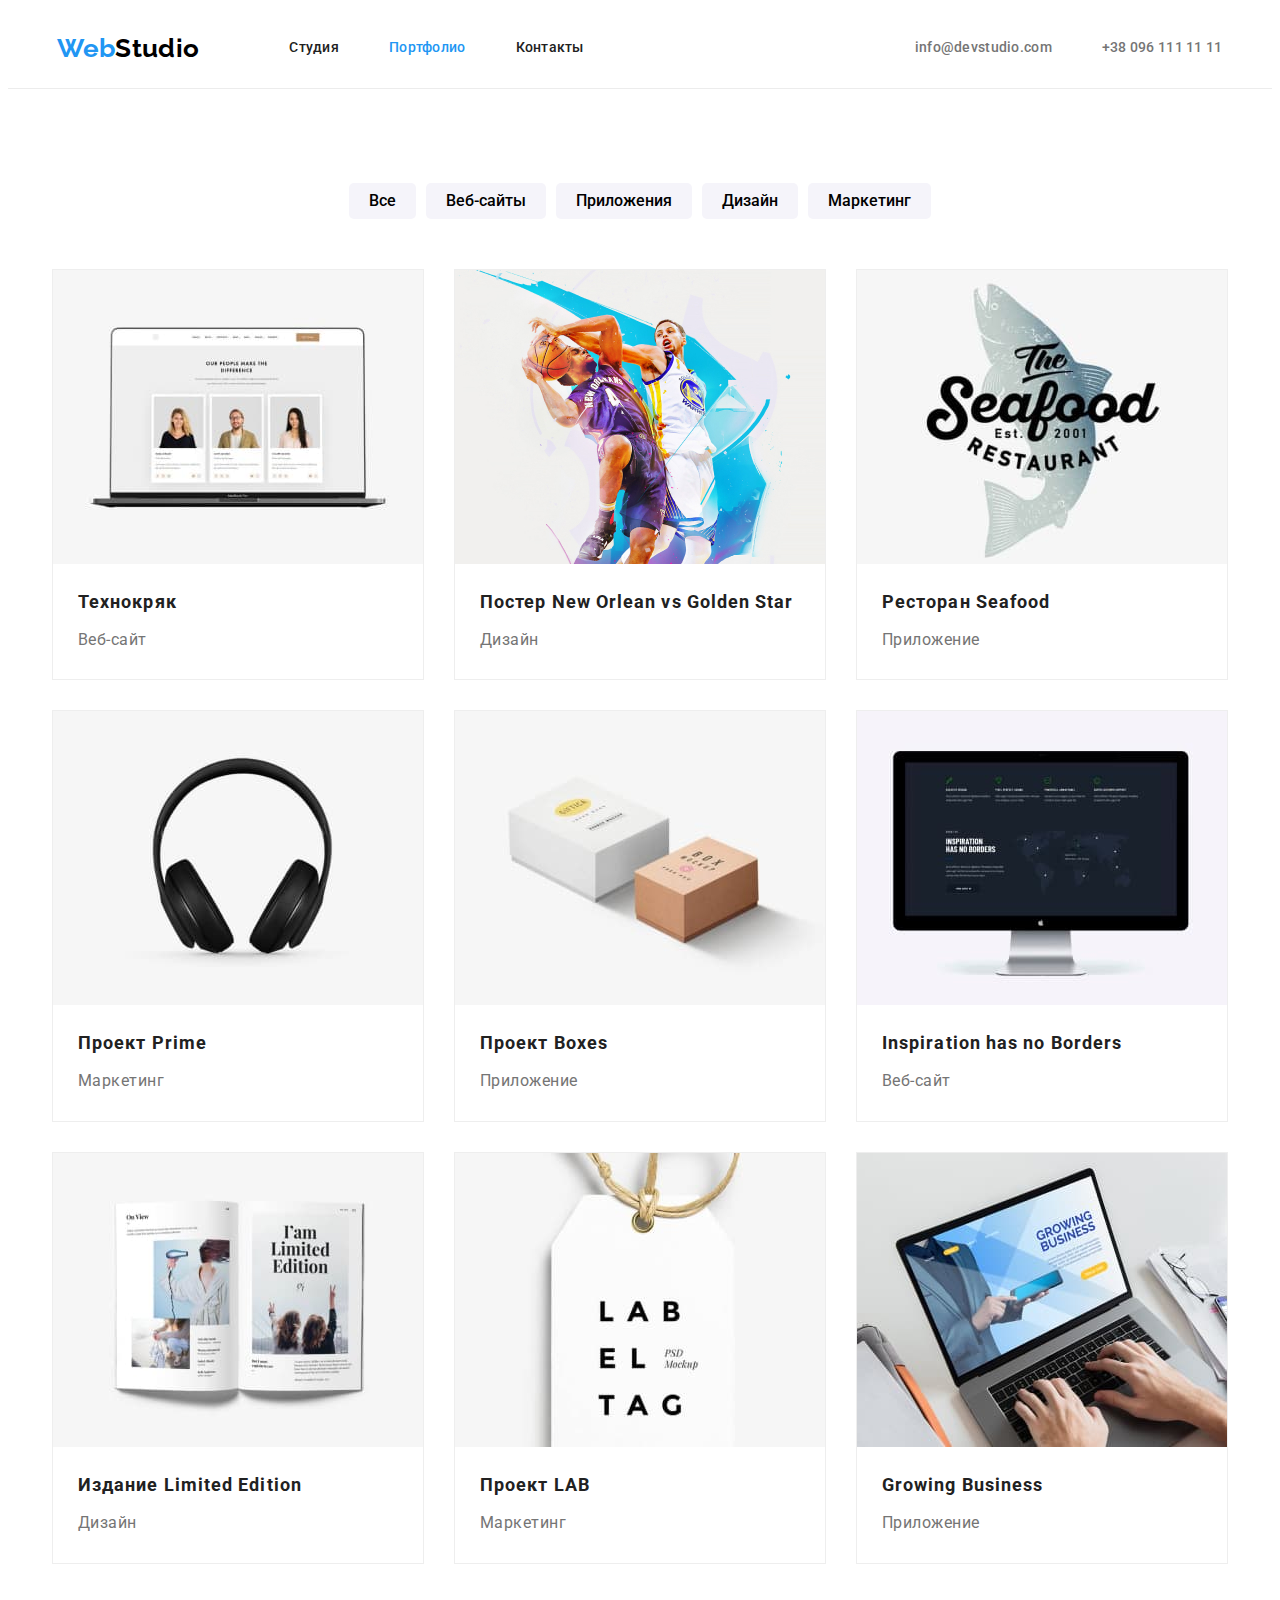
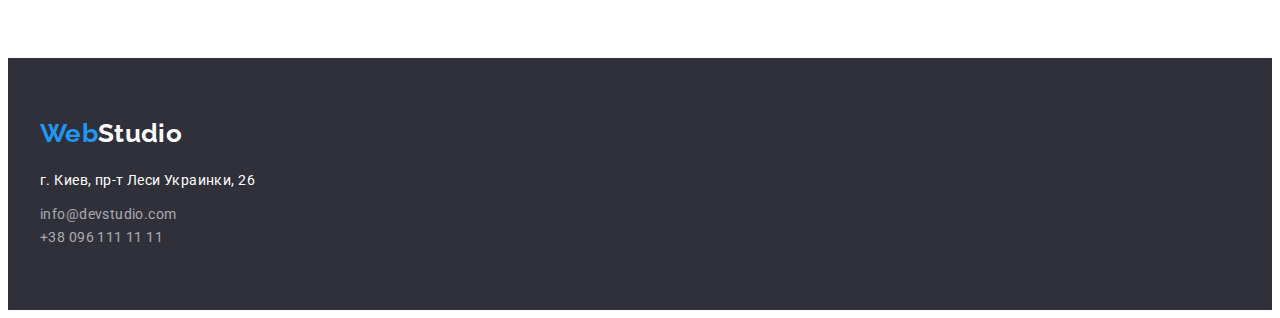
==== commit f9a46d28: "reworcked 3" ====
--- a/portfolio.html
+++ b/portfolio.html
@@ -125,8 +125,9 @@
                         <a class="link address-link" href="tel:+380961111111">+38 096 111 11 11</a><br>
                     </li>
                 </ul>
+        
+            </address>
         </div>
-        </address>
 
 
 
--- a/css/style.css
+++ b/css/style.css
@@ -143,6 +143,8 @@
   text-align: center;
   margin-left: 250px;
   margin-right: 250px;
+  text-transform: uppercase;
+  margin-bottom: 30px;
 }
 
 .hero-button {
@@ -153,6 +155,7 @@
   color: white;
   border: none;
   padding: 10px 32px;
+  border-radius: 5px;
 }
 /* -----------------about--------------- */
 
@@ -363,6 +366,9 @@
   font-size: 16px;
   line-height: 1.62;
   padding: 5px 20px;
+  background-color: #f5f4fa;
+  border: none;
+  border-radius: 5px;
 }
 
 .active,
